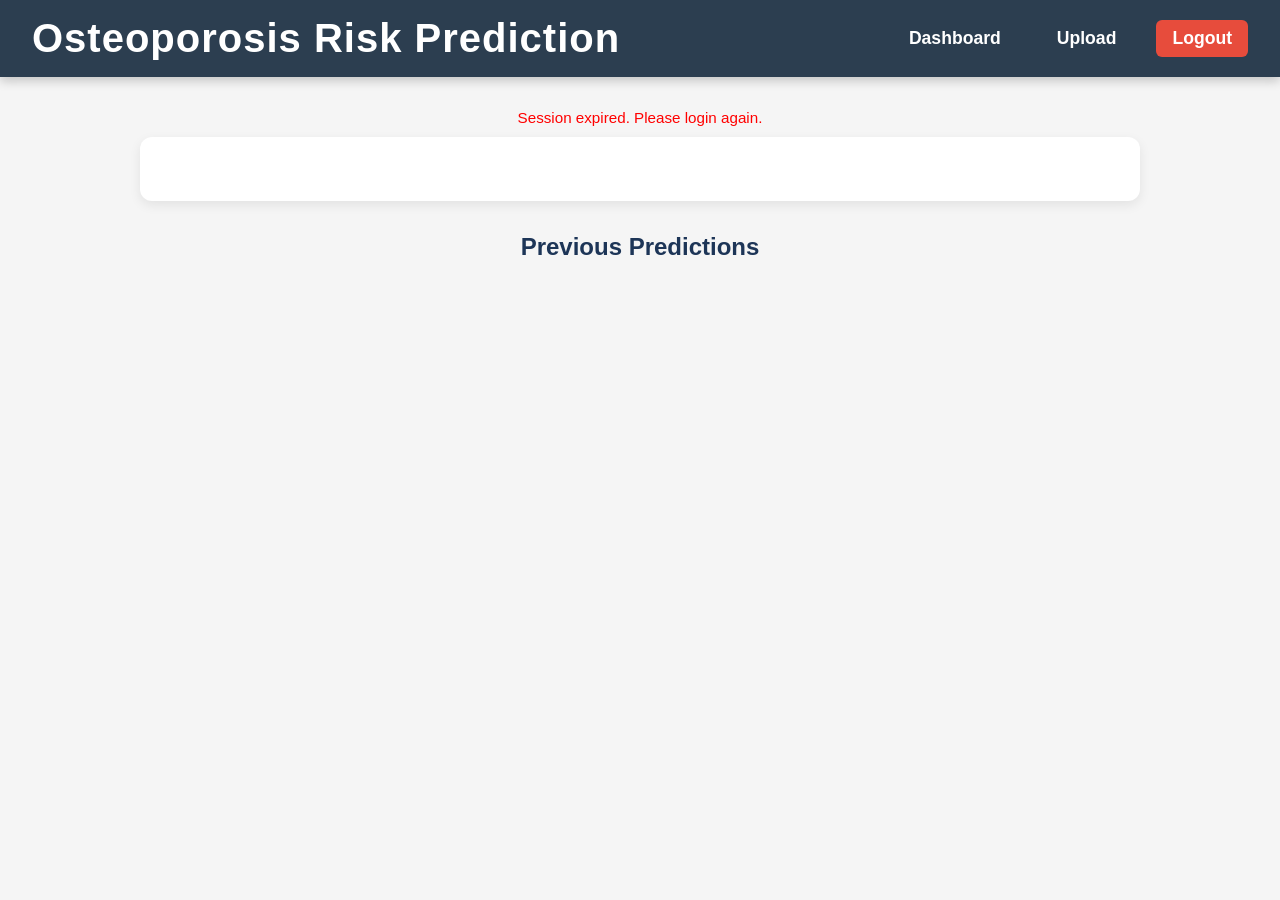
==== frontend/result.html @ 4e3e3a7a "commit" ====
<!DOCTYPE html>
<html lang="en">
<head>
  <meta charset="UTF-8" />
  <meta name="viewport" content="width=device-width, initial-scale=1.0" />
  <title>Prediction Result</title>
  <link rel="stylesheet" href="css/result.css" />
  <script src="js/api.js" defer></script>
</head>
<body>
  <!-- Navbar -->
  <header id="navbar"></header>

  <main class="container">
    <!-- Status / Error Message -->
    <p id="result-message" class="result-message"></p>

    <!-- Prediction Section -->
    <section id="result" class="result-box"></section>

    <!-- History Section -->
    <section class="history-section">
      <h1>Previous Predictions</h1>
      <div id="history" class="history-grid"></div>
    </section>
  </main>

  <script type="module">
    const messageEl = document.getElementById("result-message");

    async function initPage() {
      try {
        // Load navbar
        const navbarHTML = await fetch("_navbar.html").then(r => r.text());
        document.getElementById("navbar").innerHTML = navbarHTML;

        // Logout
        const logoutBtn = document.getElementById("logout-btn");
        if (logoutBtn) {
          logoutBtn.addEventListener("click", () => {
            localStorage.removeItem("access_token");
            window.location.href = "index.html";
          });
        }

        const token = localStorage.getItem("access_token");
        if (!token) {
          messageEl.style.color = "red";
          messageEl.textContent = "Session expired. Please login again.";
          setTimeout(() => (window.location.href = "login.html"), 1200);
          return;
        }

        // Load latest prediction
        const params = new URLSearchParams(window.location.search);
        const file_id = params.get("file_id");

        if (file_id) {
          const res = await fetch(`${API_BASE}/predict/file/${file_id}/meta`, {
            headers: { Authorization: `Bearer ${token}` },
          });

          if (!res.ok) throw new Error("Failed to load prediction");

          const data = await res.json();

          const imgRes = await fetch(`${API_BASE}/predict/file/${file_id}`, {
            headers: { Authorization: `Bearer ${token}` },
          });

          const imgUrl = imgRes.ok
            ? URL.createObjectURL(await imgRes.blob())
            : "placeholder.png";

          document.getElementById("result").innerHTML = `
            <h2>Prediction Result</h2>
            <div class="prediction-content">
              <img src="${imgUrl}" alt="X-ray" class="prediction-img" />
              <div class="prediction-info">
                <p class="filename">${data.filename}</p>
                <p class="prediction">
                  <strong>${data.prediction}</strong>
                  <span>(${data.probability}%)</span>
                </p>
                <div class="probability-container">
                  <div class="probability-fill ${
                    data.prediction === "Positive" ? "positive" : "negative"
                  }" style="width:${data.probability}%;">
                    ${data.probability}%
                  </div>
                </div>
              </div>
            </div>
          `;
        }

        // Load history
        const historyData = await getDashboard();
        const historySection = document.getElementById("history");

        if (historyData.records && historyData.records.length) {
          const cards = await Promise.all(
            historyData.records.map(async (rec) => {
              const imgRes = await fetch(`${API_BASE}/predict/file/${rec.file_id}`, {
                headers: { Authorization: `Bearer ${token}` },
              });

              const imgUrl = imgRes.ok
                ? URL.createObjectURL(await imgRes.blob())
                : "placeholder.png";

              return `
                <div class="card">
                  <img src="${imgUrl}" alt="X-ray" />
                  <p class="filename">${rec.filename}</p>
                  <p class="prediction">
                    ${rec.prediction} (${rec.probability}%)
                  </p>
                </div>
              `;
            })
          );
          historySection.innerHTML = cards.join("");
        } else {
          historySection.innerHTML = '<p class="empty">No history yet.</p>';
        }

      } catch (err) {
        messageEl.style.color = "red";
        messageEl.textContent = err.message || "Failed to load results.";
      }
    }

    initPage();
  </script>
</body>
</html>
---- frontend/css/result.css ----
/* --- Reset some basic styles --- */
* {
  box-sizing: border-box;
  margin: 0;
  padding: 0;
  font-family: Arial, sans-serif;
}

body {
  background-color: #f5f5f5;
  color: #333;
}

.container {
  width: 90%;
  max-width: 900px;
  margin: 2rem auto;
}

/* Navbar placeholder */
#navbar {
  margin-bottom: 2rem;
}

/* ---------- Layout ---------- */
.container {
  width: 90%;
  max-width: 1000px;
  margin: 2rem auto;
}

/* ---------- Prediction Box ---------- */
.result-box {
  background: #fff;
  border-radius: 12px;
  padding: 2rem;
  box-shadow: 0 4px 12px rgba(0, 0, 0, 0.08);
  margin-bottom: 2rem;
}

.result-box h2 {
  text-align: center;
  color: #1d3557;
  margin-bottom: 1.5rem;
}

.prediction-content {
  display: flex;
  flex-direction: column;
  align-items: center;
  gap: 1rem;
}

.prediction-img {
  max-width: 100%;
  max-height: 300px;
  border-radius: 8px;
  object-fit: contain;
}

.prediction-info {
  text-align: center;
}

.filename {
  font-weight: bold;
  margin-bottom: 0.5rem;
}

.prediction {
  font-size: 1.1rem;
  margin-bottom: 0.5rem;
}

/* Probability bar */
.probability-container {
  background: #e0e0e0;
  border-radius: 8px;
  height: 24px;
  overflow: hidden;
  width: 100%;
  max-width: 350px;
  margin: 0.5rem auto 0;
}

.probability-fill {
  height: 100%;
  line-height: 24px;
  text-align: center;
  color: #fff;
  font-weight: bold;
}

.probability-fill.positive {
  background: #e63946;
}

.probability-fill.negative {
  background: #2a9d8f;
}

/* ---------- History ---------- */
.history-section h1 {
  text-align: center;
  color: #1d3557;
  margin-bottom: 1.5rem;
}

.history-grid {
  display: grid;
  grid-template-columns: repeat(auto-fit, minmax(220px, 1fr));
  gap: 1.5rem;
}

.card {
  background: #fff;
  border-radius: 10px;
  box-shadow: 0 3px 8px rgba(0, 0, 0, 0.1);
  padding: 1rem;
  text-align: center;
  transition: transform 0.2s, box-shadow 0.2s;
}

.card:hover {
  transform: translateY(-5px);
  box-shadow: 0 6px 15px rgba(0, 0, 0, 0.15);
}

.card img {
  width: 100%;
  max-height: 200px;
  object-fit: contain;
  border-radius: 8px;
  margin-bottom: 0.8rem;
}

.card .filename {
  font-weight: bold;
  margin-bottom: 0.4rem;
}

.empty {
  text-align: center;
  color: #777;
  font-style: italic;
}

/* ---------- Responsive ---------- */
@media (max-width: 768px) {
  .prediction-content {
    flex-direction: column;
  }
  #navbar {
    flex-direction: column;
    align-items: flex-start;
  }
}


.result-message {
  margin: 10px 0;
  font-size: 0.95rem;
  text-align: center;
  min-height: 18px;
}
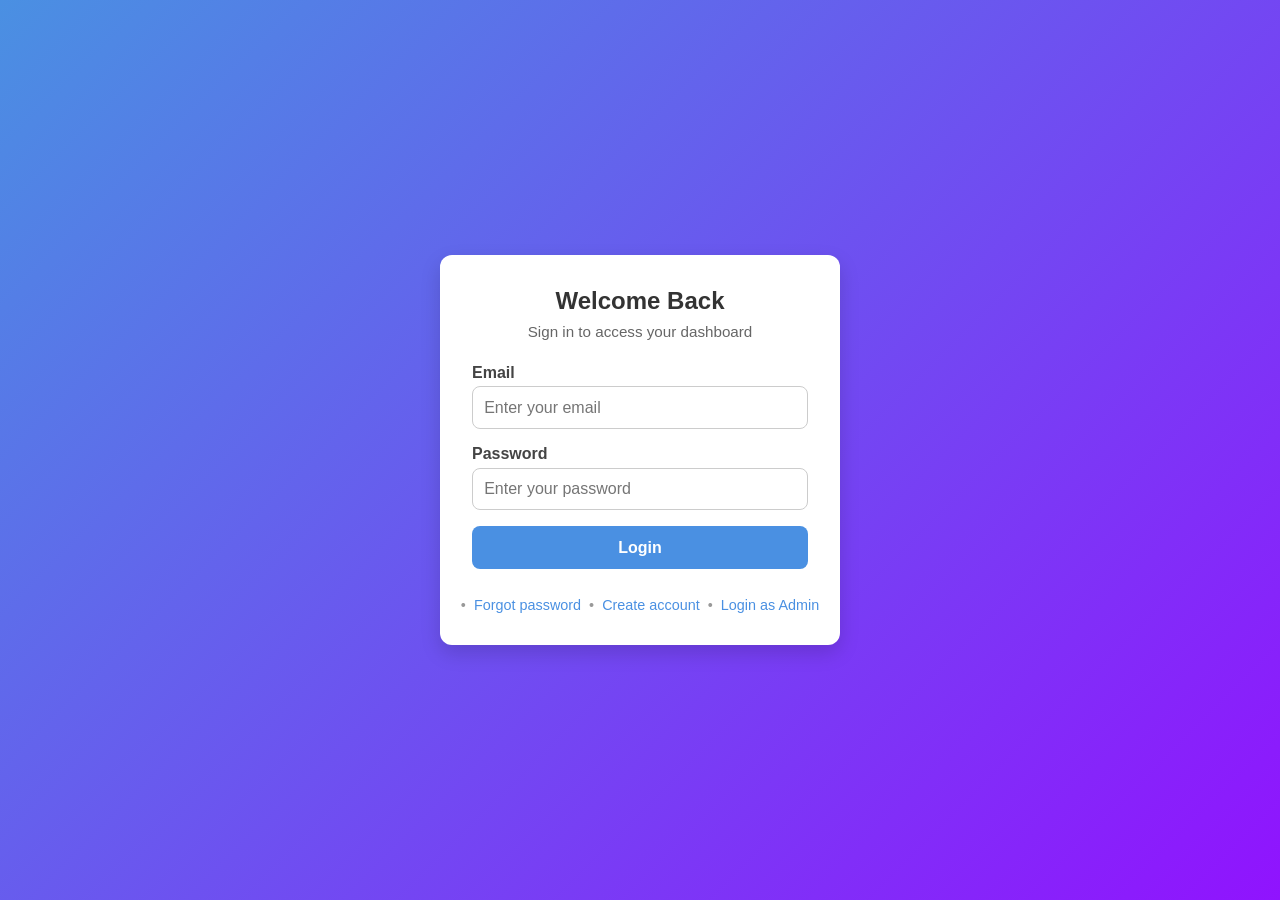
==== commit 3eae4bd7: "commit" ====
--- a/frontend/result.html
+++ b/frontend/result.html
@@ -26,6 +26,13 @@
   </main>
 
   <script type="module">
+    const token = localStorage.getItem("access_token");
+
+    // AUTH GUARD
+    if (!token) {
+      window.location.href = "login.html";
+    }
+
     const messageEl = document.getElementById("result-message");
 
     async function initPage() {
